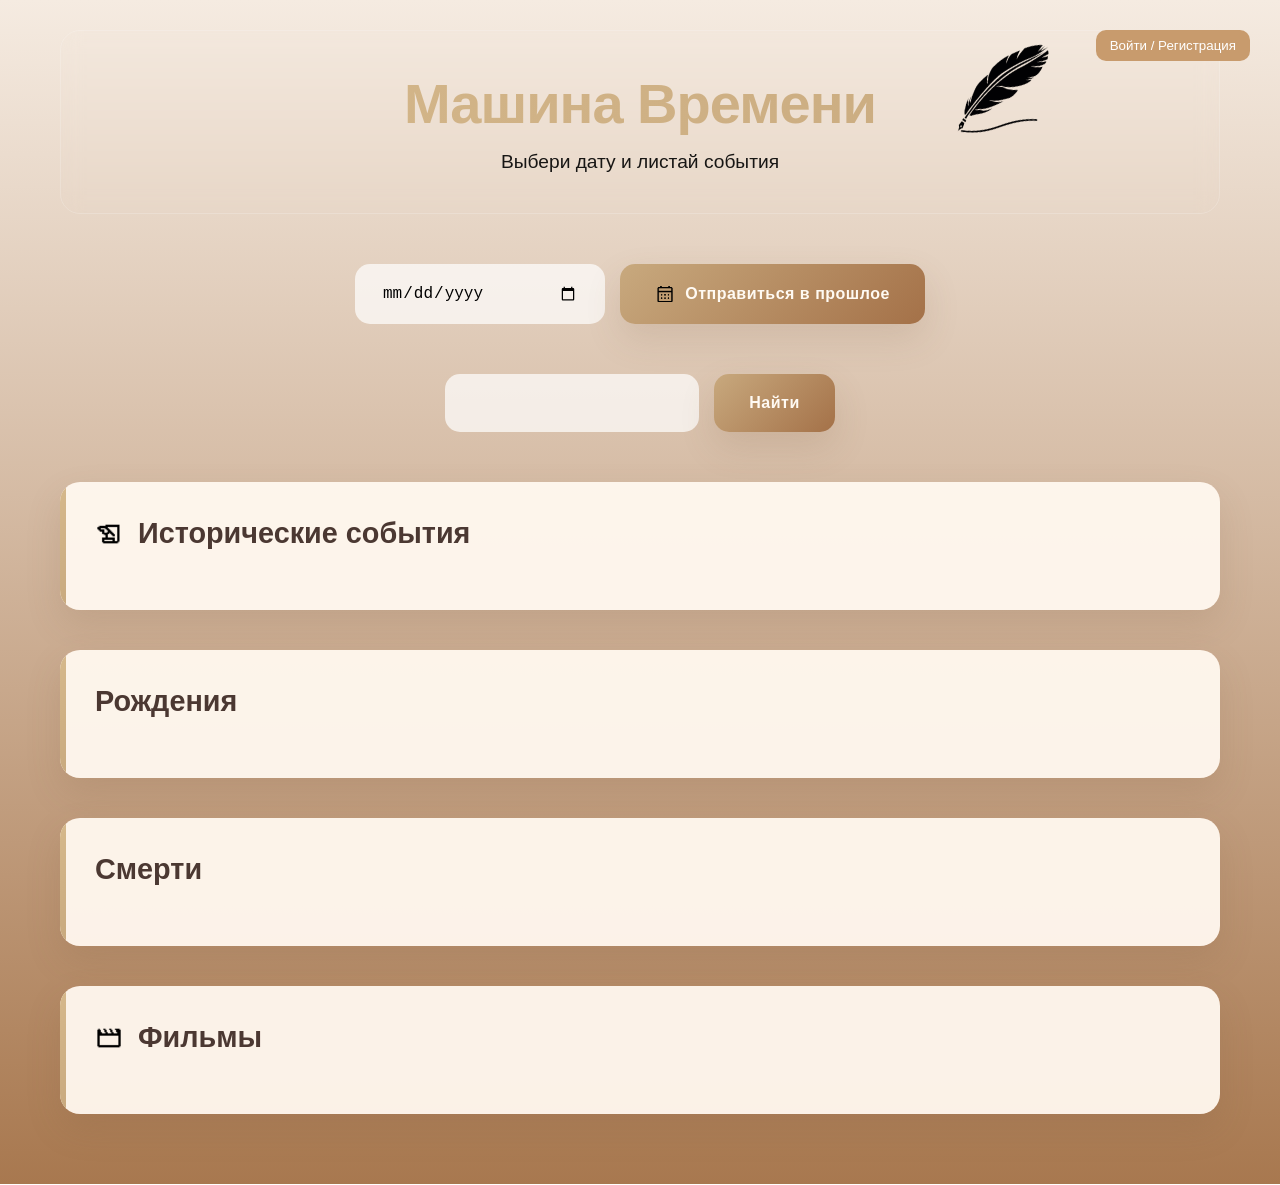
==== src/main/resources/static/index.html @ 92a6b4ad "dev commit" ====
<!DOCTYPE html>
<html lang="ru">
<head>
    <meta charset="UTF-8" />
    <title>Машина Времени</title>
    <link rel="stylesheet" href="style.css" />
</head>
<body>

<div class="container">
    <header>
        <h1>Машина Времени</h1>
        <p class="subtitle">Выбери дату и листай события</p>
        <img id="stylus_icon" src="assets/icons/stylus_icon.png" class="image">
    </header>

    <div class="controls">
        <input type="date" id="dateInput" />
        <button id="loadBtn">
            <img src="assets/icons/calendar-icon.png" class="btn-icon">
            Отправиться в прошлое
        </button>
    </div>

    <div class="controls">
        <input type="text" id="searchInput">
        <button onclick="searchPerson()">Найти</button>
    </div>

    <!-- Индикатор загрузки -->
    <div id="loading" class="loading" style="display: none;">
        <div class="spinner"></div>
    </div>
    <section class="card">
        <h2>
            <img src="assets/icons/history-icon.png" class="section-icon">
            Исторические события
        </h2>
        <div id="events" class="list"></div>
    </section>

    <section class="card">
        <h2>
            Рождения
        </h2>
        <div id="births" class="people"></div>
    </section>

    <section class="card">
        <h2>
            Смерти
        </h2>
        <div id="deaths" class="people"></div>
    </section>

    <section class="card">
        <h2>
            <img src="assets/icons/movie.png" class="section-icon">
            Фильмы
        </h2>
        <div id="movies" class="movies"></div>
    </section>

    <div id="userPanel" style="position:absolute; right:30px; top:30px;"></div>

    <div id="authModal" class="modal hidden">
        <div class="modal-content">
            <h3>Требуется авторизация</h3>
            <p>Эта функция доступна только после входа в аккаунт</p>

            <div class="modal-actions">
                <button onclick="closeModal()">Закрыть</button>
                <button onclick="goAuth()">Войти</button>
            </div>
        </div>
    </div>
<script src="script.js" defer></script>
</div>
</body>
</html>
---- src/main/resources/static/style.css ----
* {
  box-sizing: border-box;
  margin: 0;
  padding: 0;
}

:root {
  --primary-gradient: linear-gradient(135deg, #d6b98c 0%, #c8a97e 100%);
  --secondary-gradient: linear-gradient(135deg, #e6ccb2 0%, #ddb892 100%);
  --accent-gradient: linear-gradient(135deg, #c8a97e 0%, #a47148 100%);

  --dark-bg: #f5efe6;
  --card-bg: rgba(255, 248, 240, 0.95);

  --text-primary: #4b3832;
  --text-secondary: #7a5c4d;

  --shadow: 0 15px 35px rgba(120, 90, 60, 0.15);
  --shadow-hover: 0 25px 50px rgba(120, 90, 60, 0.25);

  --radius: 20px;
  --transition: all 0.3s ease;
}


body {
  font-family: 'Inter', sans-serif;
  background:
          linear-gradient(rgba(245,239,230,0.85), rgba(245,239,230,0.85)),
          url("assets/background.jpg") center/cover no-repeat fixed;

  color: var(--text-primary);
  min-height: 100vh;
}

body {
  background: linear-gradient(rgb(245,235,225), rgb(168,120,79));
}

@keyframes gradient {
  0% { background-position: 0% 50% }
  50% { background-position: 100% 50% }
  100% { background-position: 0% 50% }
}

.container {
  max-width: 1200px;
  margin: 0 auto;
  padding: 30px 20px;
}

/* Заголовок */
header {
  text-align: center;
  margin-bottom: 50px;
  padding: 40px;
  backdrop-filter: blur(10px);
  border-radius: var(--radius);
  border: 1px solid rgba(255, 255, 255, 0.2);
  animation: fadeIn 0.8s ease-out;
}

h1 {
  font-size: 3.5rem;
  font-weight: 800;
  background: var(--primary-gradient);
  -webkit-background-clip: text;
  -webkit-text-fill-color: transparent;
  background-clip: text;
  margin-bottom: 15px;
  letter-spacing: -1px;
}

.subtitle {
  font-size: 1.2rem;
  color: rgba(0, 0, 0, 0.9);
  font-weight: 300;
}

/* Панель управления */
.controls {
  display: flex;
  justify-content: center;
  gap: 15px;
  margin-bottom: 50px;
  animation: slideUp 0.6s ease-out 0.2s both;
}

.controls input {
  padding: 18px 25px;
  border-radius: 15px;
  border: 2px solid transparent;
  background: rgba(255, 255, 255, 0.7);
  backdrop-filter: blur(10px);
  color: black;
  font-size: 16px;
  font-weight: 500;
  transition: var(--transition);
  min-width: 250px;
}

.controls input:focus {
  outline: none;
  border-color: rgba(255, 255, 255, 0.5);
  background: rgba(255, 255, 255, 1);
  transform: translateY(-2px);
}

.controls input::placeholder {
  color: rgba(255, 255, 255, 0.4);
}

.controls button {
  padding: 18px 35px;
  border-radius: 15px;
  border: none;
  background: var(--primary-gradient);
  color: white;
  font-size: 16px;
  font-weight: 600;
  cursor: pointer;
  transition: var(--transition);
  display: flex;
  align-items: center;
  justify-content: center;
  gap: 10px;
  letter-spacing: 0.5px;
  position: relative;
  overflow: hidden;
   background: var(--accent-gradient);
   color: #fffaf3;
   box-shadow: var(--shadow);
}

.controls button:hover {
  transform: translateY(-3px);
  box-shadow: var(--shadow-hover);
}

.controls button:active {
  transform: translateY(-1px);
}

.controls button:before {
  content: '';
  position: absolute;
  top: 0;
  left: -100%;
  width: 100%;
  height: 100%;
  background: linear-gradient(90deg, transparent, rgba(255, 255, 255, 0.2), transparent);
  transition: 0.5s;
}

.controls button:hover:before {
  left: 100%;
}

/* Карточки */
.card {
  background: var(--card-bg);
  border-radius: var(--radius);
  padding: 35px;
  margin-bottom: 40px;
  box-shadow: var(--shadow);
  transition: var(--transition);
  animation: fadeIn 0.6s ease-out;
  position: relative;
  overflow: hidden;
}

.card:hover {
  transform: translateY(-5px);
  box-shadow: var(--shadow-hover);
}

.card:before {
  content: '';
  position: absolute;
  top: 0;
  left: 0;
  width: 6px;
  height: 100%;
  background: var(--primary-gradient);
}

.card h2 {
  font-size: 1.8rem;
  font-weight: 700;
  margin-bottom: 25px;
  display: flex;
  align-items: center;
  gap: 15px;
  color: var(--text-primary);
}

/* Список событий */
.list .event {
  padding: 25px;
  border-bottom: 1px solid rgba(0, 0, 0, 0.08);
  transition: var(--transition);
  border-radius: 12px;
  margin-bottom: 10px;
}

.list .event:hover {
  background: linear-gradient(135deg, #f6f9ff 0%, #f1f5ff 100%);
  transform: translateX(10px);
}

.event-year {
  font-size: 1.1rem;
  font-weight: 700;
  color: var(--text-primary);
  margin-bottom: 10px;
  display: inline-block;
  padding: 6px 15px;
  background: var(--accent-gradient);
  color: white;
  border-radius: 50px;
}

.categories {
  display: inline-block;
  margin-top: 12px;
  padding: 6px 15px;
  background: rgba(102, 126, 234, 0.1);
  color: #667eea;
  border-radius: 50px;
  font-size: 0.85rem;
  font-weight: 500;
}

/* Фильмы */
.movies {
  display: grid;
  grid-template-columns: repeat(auto-fill, minmax(180px, 1fr));
  gap: 25px;
}

.movie {
  text-align: center;
  transition: var(--transition);
  animation: scaleIn 0.5s ease-out;
}

.movie:hover {
  transform: scale(1.05);
}

.movie img {
  width: 100%;
  height: 250px;
  object-fit: cover;
  border-radius: 15px;
  box-shadow: 0 10px 20px rgba(0, 0, 0, 0.1);
  transition: var(--transition);
  background: linear-gradient(135deg, #667eea 0%, #764ba2 100%);
}

.movie:hover img {
  box-shadow: 0 15px 30px rgba(0, 0, 0, 0.2);
}

.movie-title {
  margin-top: 15px;
  font-weight: 600;
  color: var(--text-primary);
  font-size: 1rem;
}

/* Люди */
.people {
  display: grid;
  grid-template-columns: repeat(auto-fill, minmax(200px, 1fr));
  gap: 25px;
}

.person {
  text-align: center;
  transition: var(--transition);
  animation: scaleIn 0.5s ease-out;
}

.person:hover {
  transform: translateY(-8px);
}

.person img {
  width: 100%;
  height: 240px;
  object-fit: cover;
  border-radius: 20px;
  box-shadow: 0 10px 20px rgba(0, 0, 0, 0.1);
  margin-bottom: 15px;
  background: linear-gradient(135deg, #667eea 0%, #764ba2 100%);
}

.person-name {
  font-weight: 700;
  font-size: 1.1rem;
  color: var(--text-primary);
  margin-bottom: 5px;
}

.person-meta {
  color: var(--text-secondary);
  font-size: 0.9rem;
  line-height: 1.4;
}

/* Загрузка */
.loading {
  display: flex;
  flex-direction: column;
  align-items: center;
  justify-content: center;
  padding: 60px 40px;
  margin: 30px 0;
  backdrop-filter: blur(10px);
  animation: fadeIn 0.3s ease-out;
}

.spinner {
  width: 60px;
  height: 60px;
  border: 4px solid rgba(102, 126, 234, 0.1);
  border-left-color: #667eea;
  border-radius: 50%;
  animation: spin 1s linear infinite;
  margin-bottom: 20px;
}

.loading p {
  font-size: 1.2rem;
  font-weight: 500;
  background: var(--primary-gradient);
  -webkit-background-clip: text;
  -webkit-text-fill-color: transparent;
  background-clip: text;
}

/* Анимации */
@keyframes fadeIn {
  from { opacity: 0; transform: translateY(20px); }
  to { opacity: 1; transform: translateY(0); }
}

@keyframes slideUp {
  from { opacity: 0; transform: translateY(30px); }
  to { opacity: 1; transform: translateY(0); }
}

@keyframes scaleIn {
  from { opacity: 0; transform: scale(0.9); }
  to { opacity: 1; transform: scale(1); }
}

@keyframes spin {
  to { transform: rotate(360deg); }
}

/* Адаптивность */
@media (max-width: 768px) {
  .container {
    padding: 20px 15px;
  }

  h1 {
    font-size: 2.5rem;
  }

  .controls {
    flex-direction: column;
  }

  .controls input,
  .controls button {
    width: 100%;
  }

  .movies,
  .people {
    grid-template-columns: repeat(auto-fill, minmax(150px, 1fr));
  }

  .card {
    padding: 25px 20px;
  }
}



/* Стили для статусов */
button:disabled {
  opacity: 0.7;
  cursor: not-allowed;
  transform: none !important;
}

.error {
  color: #ef4444;
  background: rgba(239, 68, 68, 0.1);
  padding: 15px;
  border-radius: 10px;
  text-align: center;
  margin: 10px 0;
  border-left: 4px solid #ef4444;
}
.section-icon {
  width: 28px;
  height: 28px;
  object-fit: contain;
}
.btn-icon {
  width: 20px;
  height: 20px;
}

/* Карточка кликабельная */
.movie.clickable {
  cursor: pointer;
  position: relative;
}

/* Обёртка изображения */
.movie-image-wrapper {
  position: relative;
  border-radius: 15px;
  overflow: hidden;
}

/* Затемнение */
.movie-overlay {
  position: absolute;
  inset: 0;
  background: rgba(0, 0, 0, 0.6);
  opacity: 0;
  display: flex;
  align-items: center;
  justify-content: center;
  transition: opacity 0.3s ease;
}

/* Текст поверх */
.movie-overlay-text {
  color: white;
  font-weight: 600;
  font-size: 1rem;
  transform: translateY(10px);
  transition: transform 0.3s ease;
}

/* Анимация при наведении */
.movie.clickable:hover .movie-overlay {
  opacity: 1;
}

.movie.clickable:hover .movie-overlay-text {
  transform: translateY(0);
}

/* Плавное увеличение */
.movie.clickable:hover {
  transform: scale(1.05);
}
/* Карточка кликабельная */
.person.clickable {
  cursor: pointer;
  position: relative;
  transition: transform 0.3s ease;
}

.person.clickable:hover {
  transform: translateY(-5px);
}

/* Обёртка изображения */
.person-image-wrapper {
  position: relative;
  border-radius: 20px;
  overflow: hidden;
}

/* Затемнение */
.person-overlay {
  position: absolute;
  inset: 0;
  background: rgba(0, 0, 0, 0.6);
  opacity: 0;
  display: flex;
  align-items: center;
  justify-content: center;
  transition: opacity 0.3s ease;
}

/* Текст поверх */
.person-overlay-text {
  color: white;
  font-weight: 600;
  font-size: 1rem;
  transform: translateY(10px);
  transition: transform 0.3s ease;
}

/* Анимация при наведении */
.person.clickable:hover .person-overlay {
  opacity: 1;
}

.person.clickable:hover .person-overlay-text {
  transform: translateY(0);
}

.person-link {
  text-decoration: none;
  color: inherit;
  display: inline-block;
}

.person {
  position: relative;      /* важно для абсолютного позиционирования hover */
  overflow: hidden;        /* чтобы блок не вылазил за границы */
  border-radius: 20px;
  transition: transform 0.3s ease, box-shadow 0.3s ease;
}

.person img {
  display: block;
  width: 100%;
  border-radius: 20px;
  transition: transform 0.3s ease;
}

.person-link:hover .person {
  transform: translateY(-5px);
  box-shadow: 0 15px 30px rgba(0, 0, 0, 0.2);
}

.person-hover {
  position: absolute;
  top: 0;
  left: 0;
  right: 0;
  bottom: 0;
  background: rgba(0, 0, 0, 0.5); /* полупрозрачный чёрный фон */
  color: #fff;
  display: flex;
  justify-content: center;
  align-items: center;
  font-weight: 600;
  font-size: 0.95rem;
  opacity: 0;
  transition: opacity 0.3s ease;
  pointer-events: none; /* чтобы клик проходил по ссылке */
  border-radius: 20px;
}

.person-link:hover .person-hover {
  opacity: 1;
}
/* Контейнер карточки с изображением */
.person-image-wrapper {
  position: relative;
  display: inline-block;
  width: 150px; /* можно под свои размеры */
  height: 200px;
  overflow: hidden;
  border-radius: 8px;
}

/* Сама картинка */
.person-image-wrapper img {
  width: 100%;
  height: 100%;
  object-fit: cover;
  display: block;
  transition: transform 0.3s ease;
}

/* Полупрозрачный overlay */
.person-overlay {
  position: absolute;
  top: 0;
  left: 0;
  width: 100%;
  height: 100%;
  background-color: rgba(0, 0, 0, 0.5); /* полупрозрачный черный */
  opacity: 0; /* изначально невидим */
  display: flex;
  align-items: center;
  justify-content: center;
  transition: opacity 0.3s ease;
  border-radius: 8px;
}

/* Текст внутри overlay */
.person-overlay-text {
  color: #fff;
  font-size: 14px;
  font-weight: bold;
  text-align: center;
  padding: 5px 10px;
}

/* Hover эффект: показываем overlay и слегка увеличиваем картинку */
.person-image-wrapper:hover .person-overlay {
  opacity: 1;
}

.person-image-wrapper:hover img {
  transform: scale(1.05);
}

/* Опционально: курсор как pointer на весь блок */
.person.clickable {
  cursor: pointer;
  display: inline-block;
  margin: 10px;
  text-align: center;
  width: 150px; /* под картинку */
}


/* Контейнер изображения события */
.event-image-wrapper {
  position: relative;
  display: inline-block;
  width: 200px;
  height: 150px;
  overflow: hidden;
  border-radius: 8px;
  margin-bottom: 5px;
}

.event-image-wrapper img {
  width: 100%;
  height: 100%;
  object-fit: cover;
  transition: transform 0.3s ease;
}

/* Overlay с hover */
.event-overlay {
  position: absolute;
  top: 0;
  left: 0;
  width: 100%;
  height: 100%;
  background-color: rgba(0,0,0,0.5);
  opacity: 0;
  display: flex;
  justify-content: center;
  align-items: center;
  transition: opacity 0.3s ease;
  border-radius: 8px;
}

.event-overlay-text {
  color: #fff;
  font-weight: bold;
  text-align: center;
}

.event-image-wrapper:hover .event-overlay {
  opacity: 1;
}

.event-image-wrapper:hover img {
  transform: scale(1.05);
}

/* Общие стили */
.event-link {
  text-decoration: none;
  color: inherit;
  display: inline-block;
  margin: 10px;
  width: 220px;
}

.event {
  padding: 5px;
  background-color: #f9f9f9;
  border-radius: 8px;
  box-shadow: 0 1px 5px rgba(0,0,0,0.2);
}
.event-year {
  font-weight: bold;
  margin-bottom: 3px;
}
.event-description {
  font-size: 14px;
  margin-bottom: 3px;
}
.event-extract {
  font-size: 12px;
  color: #555;
  margin-bottom: 3px;
}
.categories {
  font-size: 12px;
  color: #888;
}
.event-link {
  text-decoration: none;
  color: inherit;
  display: inline-block;
  margin: 10px;
  width: 300px;
}

.event {
  position: relative;
  border-radius: 10px;
  overflow: hidden;
  box-shadow: 0 4px 8px rgba(0,0,0,0.2);
  transition: transform 0.2s;
}

.event-link:hover .event {
  transform: scale(1.03);
}

.event-image-wrapper {
  position: relative;
  width: 100%;
  height: 200px;
  overflow: hidden;
}

.event-image-wrapper img {
  width: 100%;
  height: 100%;
  object-fit: cover; /* сохраняем пропорции */
  display: block;
}

.event-overlay {
  position: absolute;
  top: 0;
  left: 0;
  width: 100%;
  height: 100%;
  background-color: rgba(0,0,0,0.5); /* полупрозрачный черный */
  opacity: 0;
  display: flex;
  align-items: center;
  justify-content: center;
  transition: opacity 0.2s;
}

.event-link:hover .event-overlay {
  opacity: 1;
}

.event-overlay-text {
  color: #fff;
  font-weight: bold;
  text-align: center;
  padding: 5px 10px;
  background-color: rgba(0,0,0,0.6);
  border-radius: 5px;
}

.event-description {
  padding: 10px;
  font-size: 14px;
}

.person-page {
  max-width: 600px;
  margin: auto;
  text-align: center;
}

.person-image {
  max-width: 200px;
  border-radius: 10px;
  margin: 10px 0;
}

.person-description {
  margin: 15px 0;
  line-height: 1.5;
}

.wiki-link {
  display: inline-block;
  margin-top: 10px;
  text-decoration: none;
  color: #4da6ff;
}

.person-actions {
  margin-top: 8px;
}

.person-life-btn {
  cursor: pointer;
  font-size: 18px;
}
.image {
  width: 150px;
  height: 100px;
  margin-left: 750px;
  position: absolute;
  right: 140px;      /* отступ справа */
  top: 32%;
  transform: translateY(-50%) rotate(10deg);
}
.btn {
  background: #c89b6d;
  border: none;
  padding: 8px 14px;
  border-radius: 10px;
  color: white;
  cursor: pointer;
}

.btn:hover {
  background: #a97c50;
}

.dropdown {
  display: none;
  position: absolute;
  right: 0;
  top: 40px;
  background: white;
  border-radius: 10px;
  padding: 10px;
  box-shadow: 0 4px 10px rgba(0,0,0,0.1);
}

.dropdown button {
  display: block;
  width: 100%;
  margin: 5px 0;
  gap: 10px;
  letter-spacing: 0.5px;
  position: relative;
  overflow: hidden;
  background: var(--accent-gradient);
  color: #fffaf3;
  box-shadow: var(--shadow);
}
.dropdown button:hover {
  transform: translateY(-3px);
  box-shadow: var(--shadow-hover);
}
.dropdown button:active {
  transform: translateY(-1px);
}

.dropdown button:before {
  content: '';
  position: absolute;
  top: 0;
  left: -100%;
  width: 100%;
  height: 100%;
  background: linear-gradient(90deg, transparent, rgba(255, 255, 255, 0.2), transparent);
  transition: 0.5s;
}

.modal {
  position: fixed;
  top: 0;
  left: 0;
  width: 100%;
  height: 100%;
  background: rgba(0,0,0,0.5);
  display: flex;
  align-items: center;
  justify-content: center;
  z-index: 999;
}

.modal.hidden {
  display: none;
}

.modal-content {
  background: var(--card-bg);
  padding: 30px;
  border-radius: var(--radius);
  box-shadow: var(--shadow);
  text-align: center;
  max-width: 350px;
  animation: fadeIn 0.3s ease;
}

.modal-content h3 {
  margin-bottom: 10px;
}

.modal-content p {
  margin-bottom: 20px;
  color: var(--text-secondary);
}

.modal-actions {
  display: flex;
  gap: 10px;
  justify-content: center;
}

.modal-actions button {
  padding: 12px 20px;
  border-radius: 12px;
  border: none;
  background: var(--accent-gradient);
  color: #fffaf3;
  cursor: pointer;
  transition: var(--transition);
}

.modal-actions button:hover {
  transform: translateY(-2px);
}
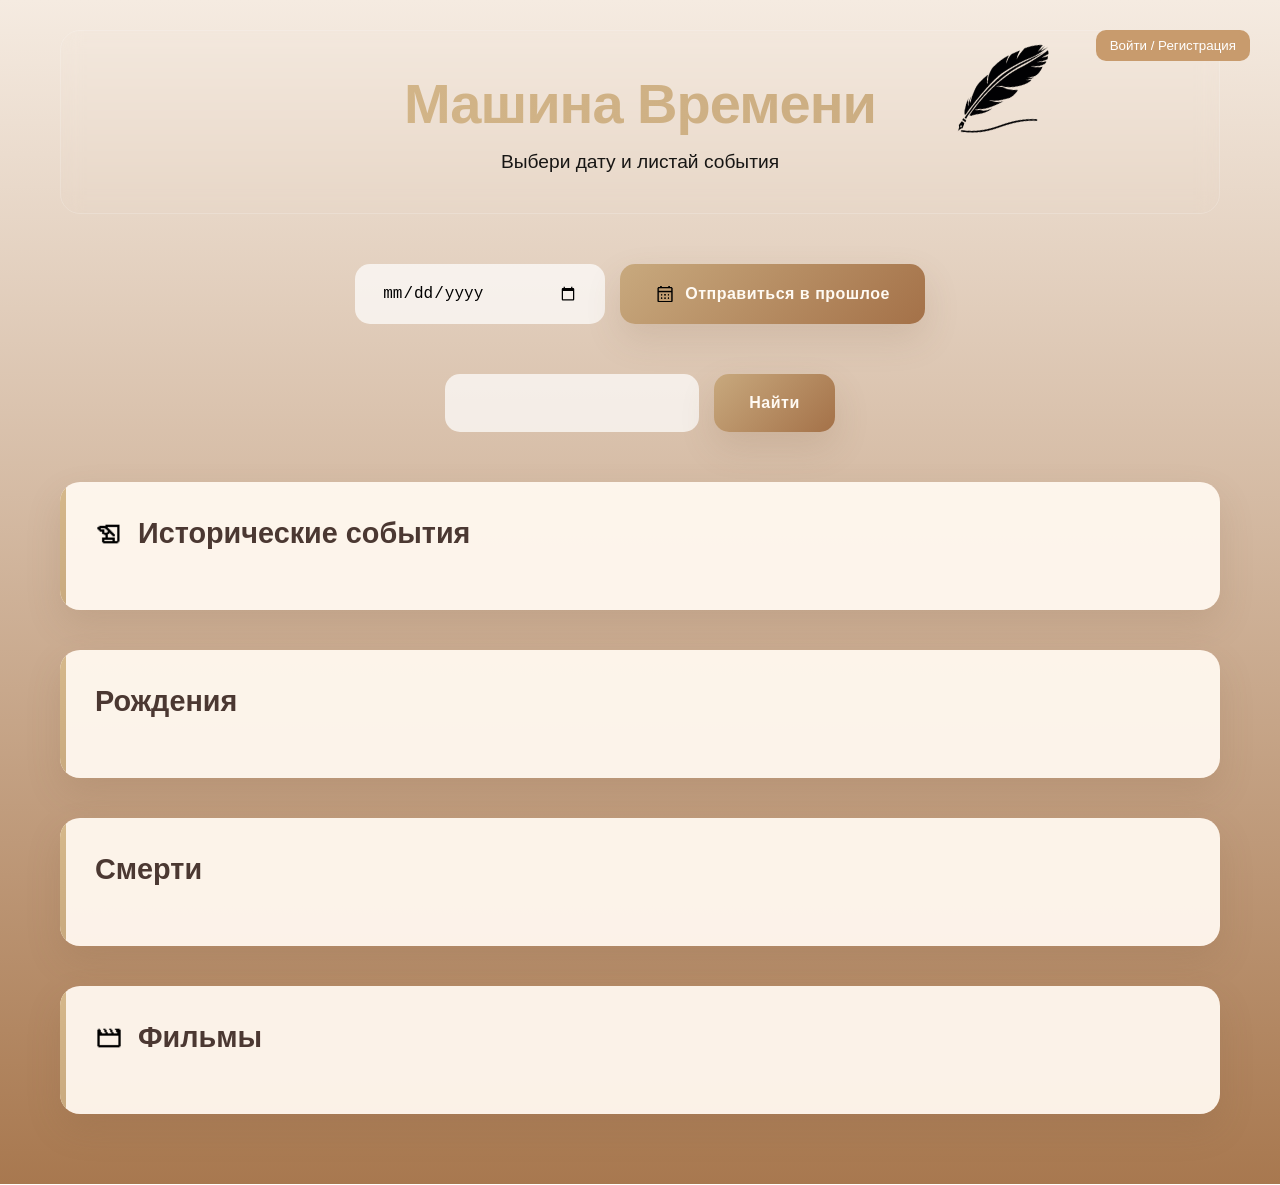
==== commit a635404d: "TMMCHN-2" ====
--- a/src/main/resources/static/index.html
+++ b/src/main/resources/static/index.html
@@ -74,6 +74,9 @@
             </div>
         </div>
     </div>
+
+    <button id="scrollTopBtn">↑</button>
+
 <script src="script.js" defer></script>
 </div>
 </body>
--- a/src/main/resources/static/style.css
+++ b/src/main/resources/static/style.css
@@ -918,4 +918,18 @@
 
 .modal-actions button:hover {
   transform: translateY(-2px);
+}
+
+#scrollTopBtn {
+  display: none;
+  position: fixed;
+  bottom: 20px;
+  right: 20px;
+  width: 50px;
+  height: 50px;
+  border: none;
+  border-radius: 50%;
+  cursor: pointer;
+  font-size: 24px;
+  z-index: 1000;
 }
